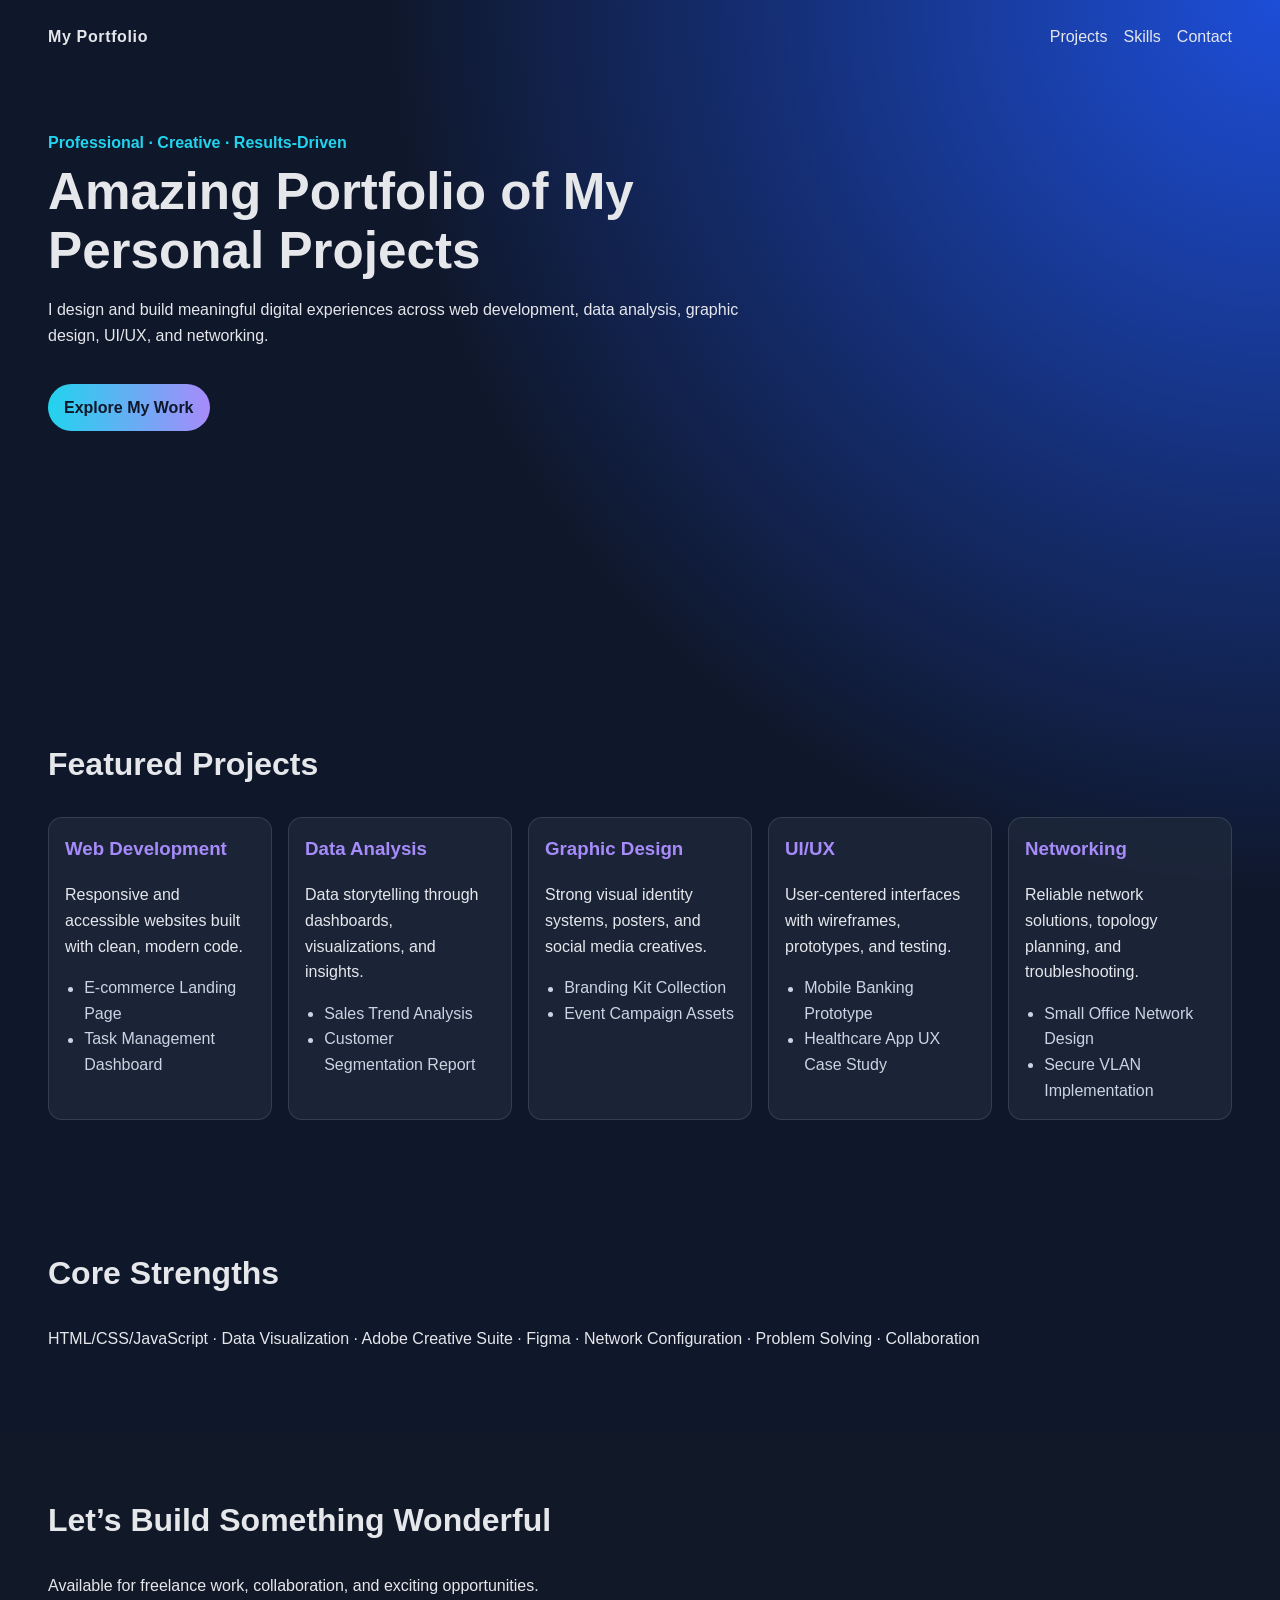
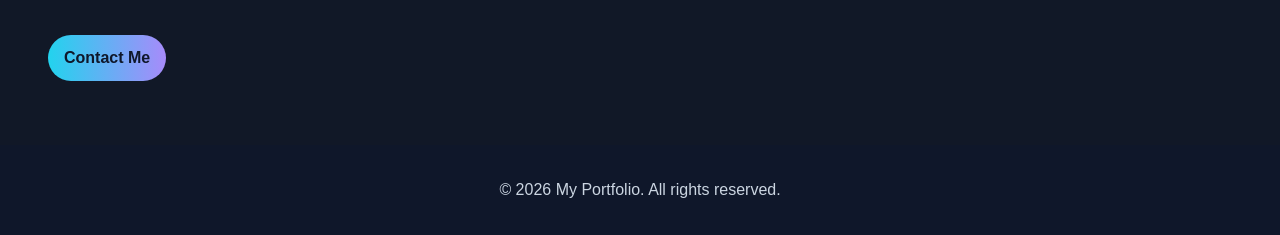
==== index.html @ 7bb83b5f "Add creative portfolio website homepage Agent-Logs-Url: https://github.com/mstf-ai/skills-introducti" ====
<!DOCTYPE html>
<html lang="en">
<head>
  <meta charset="UTF-8" />
  <meta name="viewport" content="width=device-width, initial-scale=1.0" />
  <title>Creative Portfolio</title>
  <meta name="description" content="Professional and creative portfolio showcasing projects in web development, data analysis, graphic design, UI/UX, and networking." />
  <link rel="stylesheet" href="styles.css" />
</head>
<body>
  <header class="hero" id="home">
    <nav class="top-nav">
      <div class="brand">My Portfolio</div>
      <ul>
        <li><a href="#projects">Projects</a></li>
        <li><a href="#skills">Skills</a></li>
        <li><a href="#contact">Contact</a></li>
      </ul>
    </nav>

    <div class="hero-content">
      <p class="eyebrow">Professional · Creative · Results-Driven</p>
      <h1>Amazing Portfolio of My Personal Projects</h1>
      <p>
        I design and build meaningful digital experiences across web development,
        data analysis, graphic design, UI/UX, and networking.
      </p>
      <a class="cta" href="#projects">Explore My Work</a>
    </div>
  </header>

  <main>
    <section id="projects" class="section">
      <h2>Featured Projects</h2>
      <div class="project-grid">
        <article class="card">
          <h3>Web Development</h3>
          <p>Responsive and accessible websites built with clean, modern code.</p>
          <ul>
            <li>E-commerce Landing Page</li>
            <li>Task Management Dashboard</li>
          </ul>
        </article>

        <article class="card">
          <h3>Data Analysis</h3>
          <p>Data storytelling through dashboards, visualizations, and insights.</p>
          <ul>
            <li>Sales Trend Analysis</li>
            <li>Customer Segmentation Report</li>
          </ul>
        </article>

        <article class="card">
          <h3>Graphic Design</h3>
          <p>Strong visual identity systems, posters, and social media creatives.</p>
          <ul>
            <li>Branding Kit Collection</li>
            <li>Event Campaign Assets</li>
          </ul>
        </article>

        <article class="card">
          <h3>UI/UX</h3>
          <p>User-centered interfaces with wireframes, prototypes, and testing.</p>
          <ul>
            <li>Mobile Banking Prototype</li>
            <li>Healthcare App UX Case Study</li>
          </ul>
        </article>

        <article class="card">
          <h3>Networking</h3>
          <p>Reliable network solutions, topology planning, and troubleshooting.</p>
          <ul>
            <li>Small Office Network Design</li>
            <li>Secure VLAN Implementation</li>
          </ul>
        </article>
      </div>
    </section>

    <section id="skills" class="section">
      <h2>Core Strengths</h2>
      <p>
        HTML/CSS/JavaScript · Data Visualization · Adobe Creative Suite · Figma ·
        Network Configuration · Problem Solving · Collaboration
      </p>
    </section>

    <section id="contact" class="section contact">
      <h2>Let’s Build Something Wonderful</h2>
      <p>Available for freelance work, collaboration, and exciting opportunities.</p>
      <a class="cta" href="mailto:your.email@example.com">Contact Me</a>
    </section>
  </main>

  <footer>
    <p>&copy; <span id="year"></span> My Portfolio. All rights reserved.</p>
  </footer>

  <script>
    document.getElementById('year').textContent = new Date().getFullYear();
  </script>
</body>
</html>
---- styles.css ----
:root {
  --bg: #0f172a;
  --bg-alt: #111827;
  --text: #e5e7eb;
  --muted: #cbd5e1;
  --accent: #22d3ee;
  --accent-2: #a78bfa;
  --card: rgba(30, 41, 59, 0.8);
}

* {
  box-sizing: border-box;
}

body {
  margin: 0;
  font-family: Inter, Segoe UI, Roboto, Helvetica, Arial, sans-serif;
  color: var(--text);
  background: radial-gradient(circle at top right, #1d4ed8 0%, var(--bg) 40%);
  line-height: 1.6;
}

.hero {
  padding: 1.5rem clamp(1rem, 4vw, 3rem) 4rem;
  min-height: 75vh;
}

.top-nav {
  display: flex;
  justify-content: space-between;
  align-items: center;
  gap: 1rem;
}

.brand {
  font-weight: 700;
  letter-spacing: 0.04em;
}

.top-nav ul {
  display: flex;
  list-style: none;
  gap: 1rem;
  padding: 0;
  margin: 0;
}

a {
  color: var(--text);
  text-decoration: none;
}

.top-nav a:hover,
.top-nav a:focus-visible {
  color: var(--accent);
}

.hero-content {
  max-width: 720px;
  margin-top: 5rem;
}

.eyebrow {
  color: var(--accent);
  font-weight: 600;
  margin-bottom: 0.5rem;
}

h1 {
  font-size: clamp(2rem, 5vw, 3.2rem);
  line-height: 1.15;
  margin: 0;
}

h2 {
  font-size: clamp(1.5rem, 3vw, 2rem);
  margin-top: 0;
}

.section {
  padding: clamp(2rem, 5vw, 4rem) clamp(1rem, 4vw, 3rem);
}

.project-grid {
  display: grid;
  grid-template-columns: repeat(auto-fit, minmax(220px, 1fr));
  gap: 1rem;
}

.card {
  background: var(--card);
  border: 1px solid rgba(148, 163, 184, 0.2);
  border-radius: 14px;
  padding: 1rem;
  backdrop-filter: blur(4px);
}

.card h3 {
  margin-top: 0;
  color: var(--accent-2);
}

.card ul {
  margin: 0.5rem 0 0;
  padding-left: 1.2rem;
  color: var(--muted);
}

.cta {
  display: inline-block;
  margin-top: 1.25rem;
  padding: 0.65rem 1rem;
  border-radius: 999px;
  background: linear-gradient(90deg, var(--accent), var(--accent-2));
  color: #0f172a;
  font-weight: 700;
}

.contact {
  background: var(--bg-alt);
}

footer {
  text-align: center;
  padding: 1rem;
  color: var(--muted);
}

@media (max-width: 640px) {
  .top-nav {
    flex-direction: column;
    align-items: flex-start;
  }
}
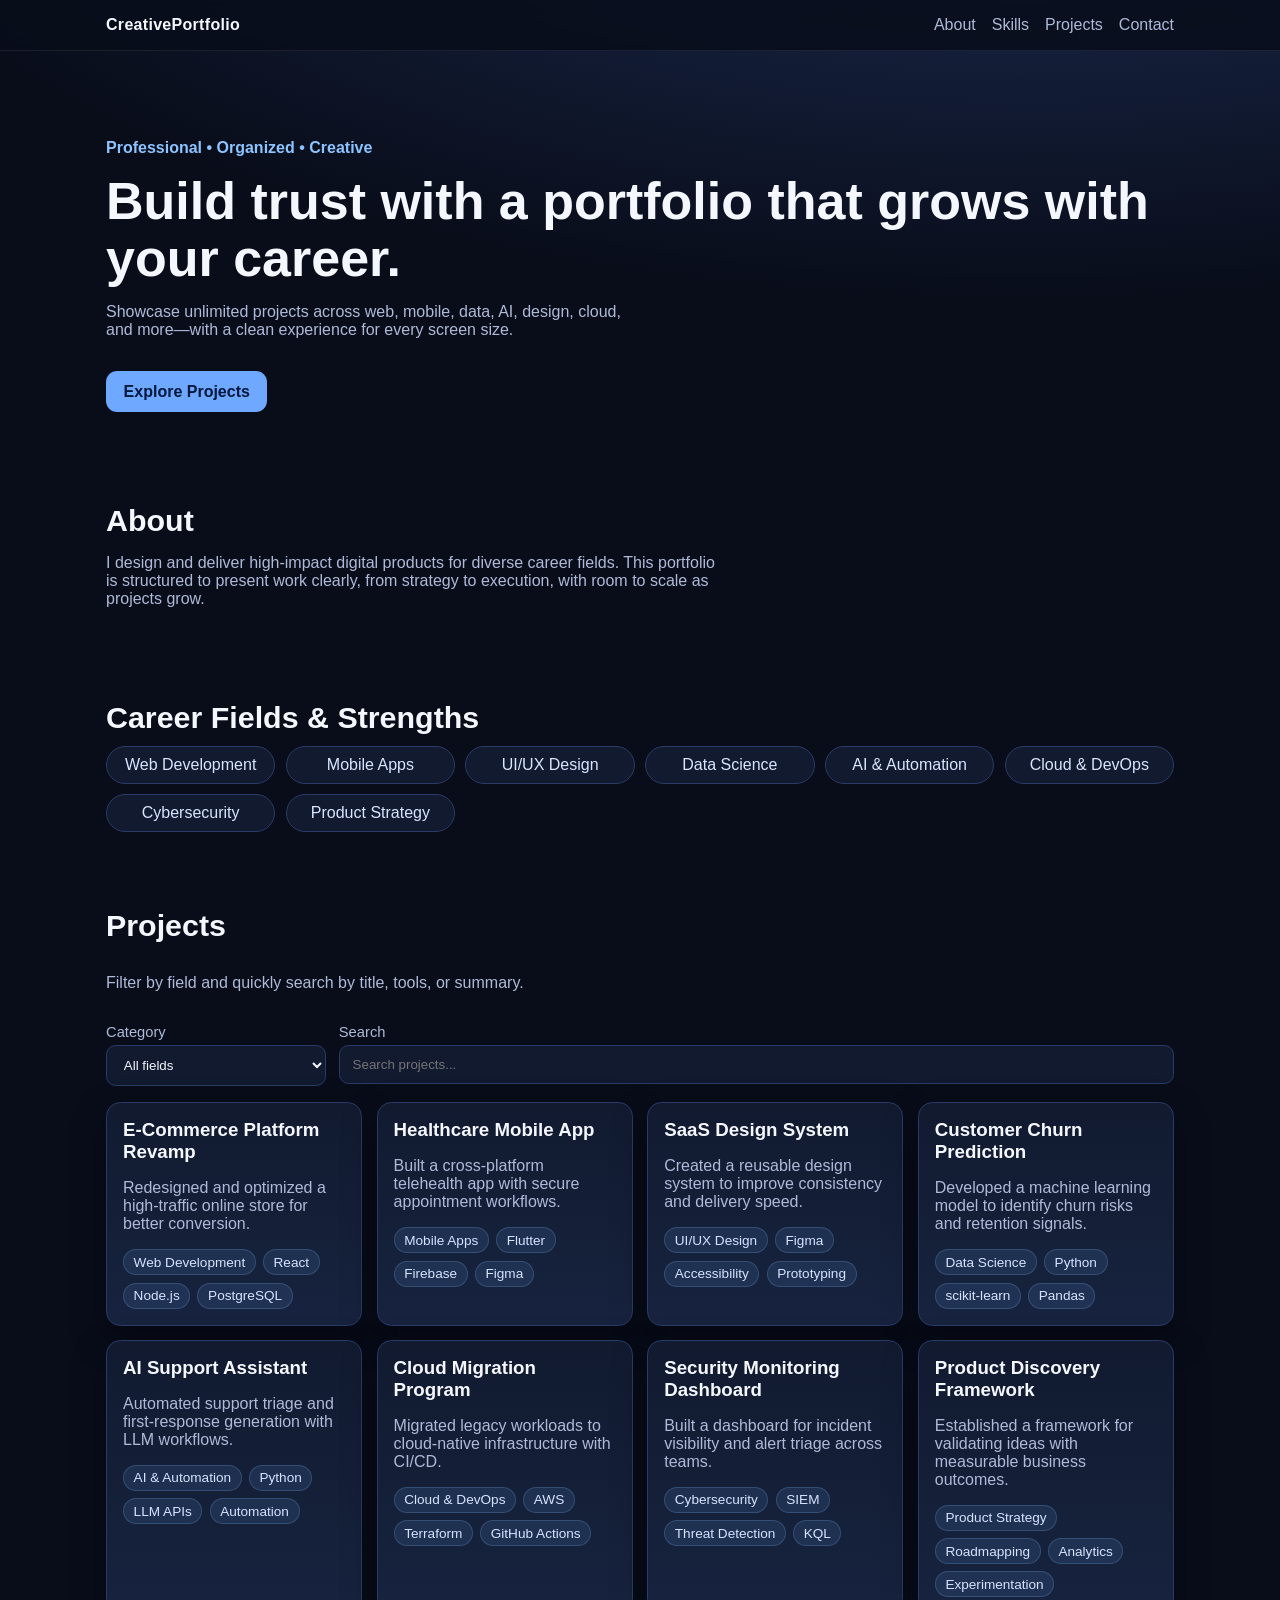
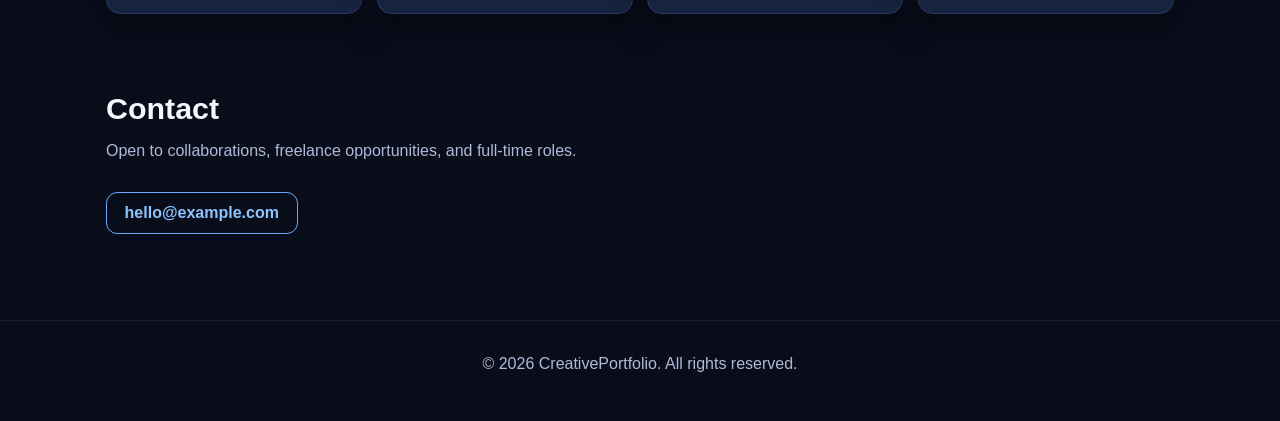
==== commit cfd60633: "Build responsive scalable creative portfolio website Agent-Logs-Url: https://github.com/mstf-ai/skil" ====
--- a/index.html
+++ b/index.html
@@ -1,106 +1,107 @@
 <!DOCTYPE html>
 <html lang="en">
-<head>
-  <meta charset="UTF-8" />
-  <meta name="viewport" content="width=device-width, initial-scale=1.0" />
-  <title>Creative Portfolio</title>
-  <meta name="description" content="Professional and creative portfolio showcasing projects in web development, data analysis, graphic design, UI/UX, and networking." />
-  <link rel="stylesheet" href="styles.css" />
-</head>
-<body>
-  <header class="hero" id="home">
-    <nav class="top-nav">
-      <div class="brand">My Portfolio</div>
-      <ul>
-        <li><a href="#projects">Projects</a></li>
-        <li><a href="#skills">Skills</a></li>
-        <li><a href="#contact">Contact</a></li>
-      </ul>
-    </nav>
+  <head>
+    <meta charset="UTF-8" />
+    <meta name="viewport" content="width=device-width, initial-scale=1.0" />
+    <title>Creative Professional Portfolio</title>
+    <meta
+      name="description"
+      content="A responsive and professional creative portfolio website showcasing projects across multiple career fields."
+    />
+    <link rel="stylesheet" href="./styles.css" />
+  </head>
+  <body>
+    <header class="site-header">
+      <nav class="nav">
+        <a class="brand" href="#home">CreativePortfolio</a>
+        <ul class="nav-links">
+          <li><a href="#about">About</a></li>
+          <li><a href="#skills">Skills</a></li>
+          <li><a href="#projects">Projects</a></li>
+          <li><a href="#contact">Contact</a></li>
+        </ul>
+      </nav>
+    </header>
 
-    <div class="hero-content">
-      <p class="eyebrow">Professional · Creative · Results-Driven</p>
-      <h1>Amazing Portfolio of My Personal Projects</h1>
-      <p>
-        I design and build meaningful digital experiences across web development,
-        data analysis, graphic design, UI/UX, and networking.
-      </p>
-      <a class="cta" href="#projects">Explore My Work</a>
-    </div>
-  </header>
+    <main id="home">
+      <section class="hero">
+        <p class="eyebrow">Professional • Organized • Creative</p>
+        <h1>Build trust with a portfolio that grows with your career.</h1>
+        <p class="hero-text">
+          Showcase unlimited projects across web, mobile, data, AI, design,
+          cloud, and more—with a clean experience for every screen size.
+        </p>
+        <a class="button" href="#projects">Explore Projects</a>
+      </section>
 
-  <main>
-    <section id="projects" class="section">
-      <h2>Featured Projects</h2>
-      <div class="project-grid">
-        <article class="card">
-          <h3>Web Development</h3>
-          <p>Responsive and accessible websites built with clean, modern code.</p>
-          <ul>
-            <li>E-commerce Landing Page</li>
-            <li>Task Management Dashboard</li>
-          </ul>
-        </article>
+      <section id="about" class="section">
+        <h2>About</h2>
+        <p>
+          I design and deliver high-impact digital products for diverse career
+          fields. This portfolio is structured to present work clearly, from
+          strategy to execution, with room to scale as projects grow.
+        </p>
+      </section>
 
-        <article class="card">
-          <h3>Data Analysis</h3>
-          <p>Data storytelling through dashboards, visualizations, and insights.</p>
-          <ul>
-            <li>Sales Trend Analysis</li>
-            <li>Customer Segmentation Report</li>
-          </ul>
-        </article>
+      <section id="skills" class="section">
+        <h2>Career Fields & Strengths</h2>
+        <div class="chip-grid">
+          <span class="chip">Web Development</span>
+          <span class="chip">Mobile Apps</span>
+          <span class="chip">UI/UX Design</span>
+          <span class="chip">Data Science</span>
+          <span class="chip">AI & Automation</span>
+          <span class="chip">Cloud & DevOps</span>
+          <span class="chip">Cybersecurity</span>
+          <span class="chip">Product Strategy</span>
+        </div>
+      </section>
 
-        <article class="card">
-          <h3>Graphic Design</h3>
-          <p>Strong visual identity systems, posters, and social media creatives.</p>
-          <ul>
-            <li>Branding Kit Collection</li>
-            <li>Event Campaign Assets</li>
-          </ul>
-        </article>
+      <section id="projects" class="section">
+        <div class="section-head">
+          <h2>Projects</h2>
+          <p>Filter by field and quickly search by title, tools, or summary.</p>
+        </div>
 
-        <article class="card">
-          <h3>UI/UX</h3>
-          <p>User-centered interfaces with wireframes, prototypes, and testing.</p>
-          <ul>
-            <li>Mobile Banking Prototype</li>
-            <li>Healthcare App UX Case Study</li>
-          </ul>
-        </article>
+        <div class="controls">
+          <label class="control">
+            <span>Category</span>
+            <select id="categoryFilter" aria-label="Filter projects by category">
+              <option value="all">All fields</option>
+            </select>
+          </label>
+          <label class="control">
+            <span>Search</span>
+            <input
+              id="searchInput"
+              type="search"
+              placeholder="Search projects..."
+              aria-label="Search projects"
+            />
+          </label>
+        </div>
 
-        <article class="card">
-          <h3>Networking</h3>
-          <p>Reliable network solutions, topology planning, and troubleshooting.</p>
-          <ul>
-            <li>Small Office Network Design</li>
-            <li>Secure VLAN Implementation</li>
-          </ul>
-        </article>
-      </div>
-    </section>
+        <div id="projectsGrid" class="projects-grid" aria-live="polite"></div>
+        <p id="emptyState" class="empty-state" hidden>
+          No projects match your filter. Try another category or search term.
+        </p>
+      </section>
 
-    <section id="skills" class="section">
-      <h2>Core Strengths</h2>
-      <p>
-        HTML/CSS/JavaScript · Data Visualization · Adobe Creative Suite · Figma ·
-        Network Configuration · Problem Solving · Collaboration
-      </p>
-    </section>
+      <section id="contact" class="section contact">
+        <h2>Contact</h2>
+        <p>
+          Open to collaborations, freelance opportunities, and full-time roles.
+        </p>
+        <a class="button button-secondary" href="mailto:hello@example.com"
+          >hello@example.com</a
+        >
+      </section>
+    </main>
 
-    <section id="contact" class="section contact">
-      <h2>Let’s Build Something Wonderful</h2>
-      <p>Available for freelance work, collaboration, and exciting opportunities.</p>
-      <a class="cta" href="mailto:your.email@example.com">Contact Me</a>
-    </section>
-  </main>
+    <footer class="site-footer">
+      <p>© <span id="year"></span> CreativePortfolio. All rights reserved.</p>
+    </footer>
 
-  <footer>
-    <p>&copy; <span id="year"></span> My Portfolio. All rights reserved.</p>
-  </footer>
-
-  <script>
-    document.getElementById('year').textContent = new Date().getFullYear();
-  </script>
-</body>
+    <script src="./script.js"></script>
+  </body>
 </html>
--- a/styles.css
+++ b/styles.css
@@ -1,134 +1,258 @@
 :root {
-  --bg: #0f172a;
-  --bg-alt: #111827;
-  --text: #e5e7eb;
-  --muted: #cbd5e1;
-  --accent: #22d3ee;
-  --accent-2: #a78bfa;
-  --card: rgba(30, 41, 59, 0.8);
-}
-
-* {
+  --bg: #090d1a;
+  --surface: #111a2f;
+  --surface-2: #17233f;
+  --text: #f5f7ff;
+  --muted: #afbad9;
+  --primary: #6fa8ff;
+  --primary-2: #8cc4ff;
+  --border: #2a3b67;
+  --shadow: 0 14px 35px rgba(0, 0, 0, 0.35);
+}
+
+*,
+*::before,
+*::after {
   box-sizing: border-box;
 }
 
+html,
 body {
   margin: 0;
-  font-family: Inter, Segoe UI, Roboto, Helvetica, Arial, sans-serif;
+  padding: 0;
+  font-family: Inter, "Segoe UI", Roboto, -apple-system, BlinkMacSystemFont, sans-serif;
   color: var(--text);
-  background: radial-gradient(circle at top right, #1d4ed8 0%, var(--bg) 40%);
-  line-height: 1.6;
-}
-
-.hero {
-  padding: 1.5rem clamp(1rem, 4vw, 3rem) 4rem;
-  min-height: 75vh;
-}
-
-.top-nav {
-  display: flex;
+  background: radial-gradient(1200px 500px at 80% -10%, #1d2f57, transparent), var(--bg);
+}
+
+img {
+  max-width: 100%;
+}
+
+a {
+  color: inherit;
+  text-decoration: none;
+}
+
+.site-header {
+  position: sticky;
+  top: 0;
+  z-index: 100;
+  background: rgba(9, 13, 26, 0.85);
+  backdrop-filter: blur(8px);
+  border-bottom: 1px solid rgba(255, 255, 255, 0.08);
+}
+
+.nav {
+  max-width: 1100px;
+  margin: 0 auto;
+  padding: 1rem;
+  display: flex;
+  align-items: center;
   justify-content: space-between;
-  align-items: center;
   gap: 1rem;
 }
 
 .brand {
   font-weight: 700;
-  letter-spacing: 0.04em;
-}
-
-.top-nav ul {
-  display: flex;
+  letter-spacing: 0.3px;
+}
+
+.nav-links {
   list-style: none;
+  display: flex;
   gap: 1rem;
+  margin: 0;
   padding: 0;
-  margin: 0;
-}
-
-a {
+  color: var(--muted);
+}
+
+.nav-links a:hover,
+.nav-links a:focus-visible {
   color: var(--text);
-  text-decoration: none;
-}
-
-.top-nav a:hover,
-.top-nav a:focus-visible {
-  color: var(--accent);
-}
-
-.hero-content {
-  max-width: 720px;
-  margin-top: 5rem;
+}
+
+main {
+  max-width: 1100px;
+  margin: 0 auto;
+  padding: 0 1rem 3rem;
+}
+
+.hero {
+  padding: 4.5rem 0 2.5rem;
 }
 
 .eyebrow {
-  color: var(--accent);
+  color: var(--primary-2);
   font-weight: 600;
-  margin-bottom: 0.5rem;
 }
 
 h1 {
-  font-size: clamp(2rem, 5vw, 3.2rem);
-  line-height: 1.15;
-  margin: 0;
-}
-
-h2 {
-  font-size: clamp(1.5rem, 3vw, 2rem);
+  font-size: clamp(2rem, 5vw, 3.25rem);
+  line-height: 1.1;
+  margin: 0.5rem 0;
+}
+
+.hero-text {
+  max-width: 60ch;
+  color: var(--muted);
+}
+
+.button {
+  display: inline-block;
+  background: var(--primary);
+  color: #00173f;
+  font-weight: 700;
+  padding: 0.7rem 1.1rem;
+  border-radius: 0.7rem;
+  margin-top: 1rem;
+  transition: transform 0.2s ease, opacity 0.2s ease;
+}
+
+.button:hover,
+.button:focus-visible {
+  transform: translateY(-1px);
+  opacity: 0.95;
+}
+
+.button-secondary {
+  background: transparent;
+  border: 1px solid var(--primary);
+  color: var(--primary-2);
+}
+
+.section {
+  padding: 1.6rem 0;
+}
+
+.section h2 {
+  margin-bottom: 0.7rem;
+  font-size: clamp(1.3rem, 3vw, 1.9rem);
+}
+
+.section p {
+  color: var(--muted);
+  max-width: 70ch;
+}
+
+.chip-grid {
+  display: grid;
+  grid-template-columns: repeat(auto-fit, minmax(160px, 1fr));
+  gap: 0.65rem;
+}
+
+.chip {
+  border: 1px solid var(--border);
+  background: var(--surface);
+  border-radius: 999px;
+  padding: 0.55rem 0.9rem;
+  text-align: center;
+  color: #d9e5ff;
+}
+
+.section-head {
+  display: flex;
+  flex-direction: column;
+  gap: 0.2rem;
+}
+
+.controls {
+  margin: 1rem 0;
+  display: grid;
+  grid-template-columns: 220px minmax(220px, 1fr);
+  gap: 0.8rem;
+}
+
+.control {
+  display: flex;
+  flex-direction: column;
+  gap: 0.35rem;
+}
+
+.control span {
+  color: var(--muted);
+  font-size: 0.92rem;
+}
+
+select,
+input[type="search"] {
+  width: 100%;
+  border: 1px solid var(--border);
+  border-radius: 0.6rem;
+  padding: 0.7rem 0.8rem;
+  background: var(--surface);
+  color: var(--text);
+}
+
+select:focus-visible,
+input[type="search"]:focus-visible {
+  outline: 2px solid var(--primary);
+  outline-offset: 1px;
+}
+
+.projects-grid {
+  display: grid;
+  grid-template-columns: repeat(auto-fit, minmax(250px, 1fr));
+  gap: 0.9rem;
+}
+
+.project-card {
+  background: linear-gradient(180deg, var(--surface), var(--surface-2));
+  border: 1px solid var(--border);
+  border-radius: 0.9rem;
+  padding: 1rem;
+  box-shadow: var(--shadow);
+}
+
+.project-card h3 {
   margin-top: 0;
-}
-
-.section {
-  padding: clamp(2rem, 5vw, 4rem) clamp(1rem, 4vw, 3rem);
-}
-
-.project-grid {
-  display: grid;
-  grid-template-columns: repeat(auto-fit, minmax(220px, 1fr));
-  gap: 1rem;
-}
-
-.card {
-  background: var(--card);
-  border: 1px solid rgba(148, 163, 184, 0.2);
-  border-radius: 14px;
-  padding: 1rem;
-  backdrop-filter: blur(4px);
-}
-
-.card h3 {
-  margin-top: 0;
-  color: var(--accent-2);
-}
-
-.card ul {
-  margin: 0.5rem 0 0;
-  padding-left: 1.2rem;
-  color: var(--muted);
-}
-
-.cta {
-  display: inline-block;
-  margin-top: 1.25rem;
-  padding: 0.65rem 1rem;
+  margin-bottom: 0.55rem;
+}
+
+.project-meta {
+  display: flex;
+  flex-wrap: wrap;
+  gap: 0.45rem;
+  margin: 0.7rem 0 0;
+  padding: 0;
+  list-style: none;
+}
+
+.project-meta li {
+  font-size: 0.85rem;
+  color: #d5e3ff;
+  background: rgba(111, 168, 255, 0.12);
+  border: 1px solid rgba(140, 196, 255, 0.2);
   border-radius: 999px;
-  background: linear-gradient(90deg, var(--accent), var(--accent-2));
-  color: #0f172a;
-  font-weight: 700;
+  padding: 0.28rem 0.6rem;
+}
+
+.empty-state {
+  color: var(--muted);
 }
 
 .contact {
-  background: var(--bg-alt);
-}
-
-footer {
+  padding-bottom: 2.4rem;
+}
+
+.site-footer {
+  border-top: 1px solid rgba(255, 255, 255, 0.08);
+  padding: 1.1rem 1rem 2rem;
   text-align: center;
-  padding: 1rem;
-  color: var(--muted);
-}
-
-@media (max-width: 640px) {
-  .top-nav {
+  color: var(--muted);
+}
+
+@media (max-width: 740px) {
+  .nav {
     flex-direction: column;
     align-items: flex-start;
   }
-}
+
+  .nav-links {
+    flex-wrap: wrap;
+  }
+
+  .controls {
+    grid-template-columns: 1fr;
+  }
+}
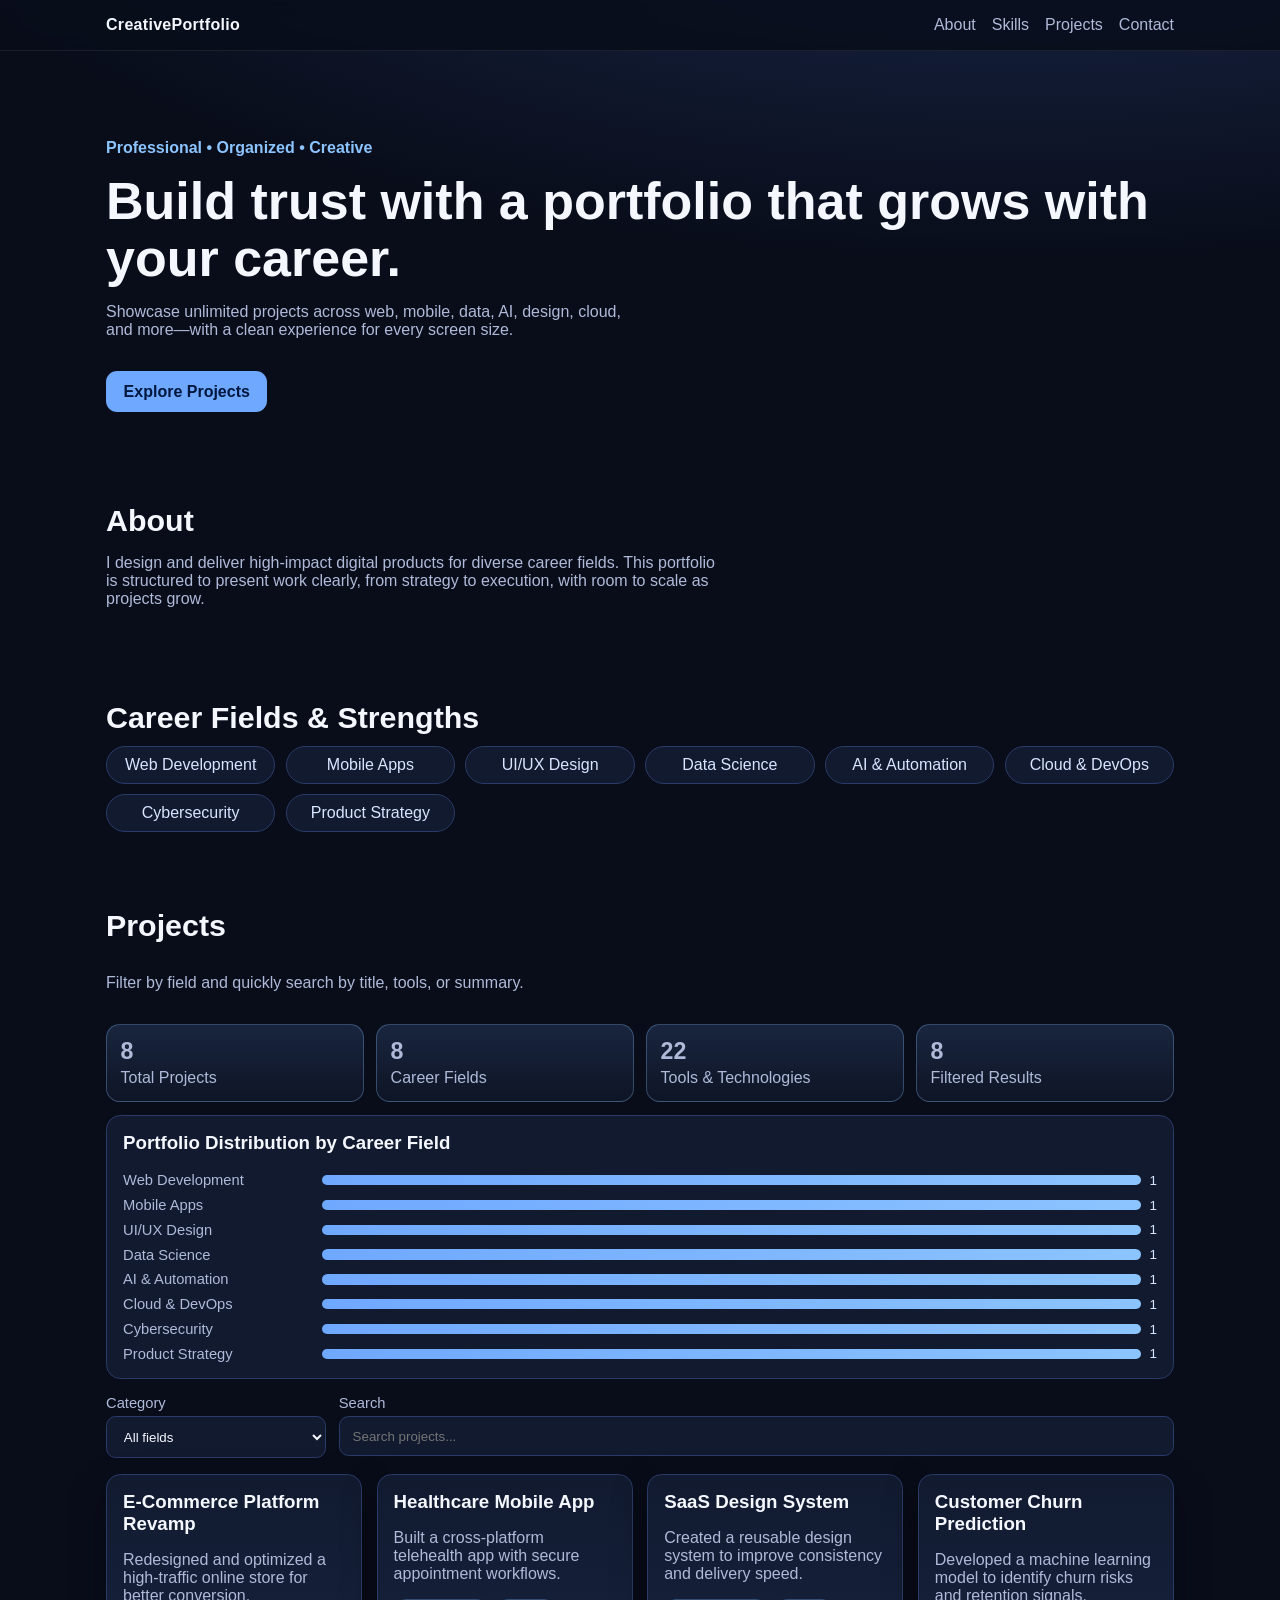
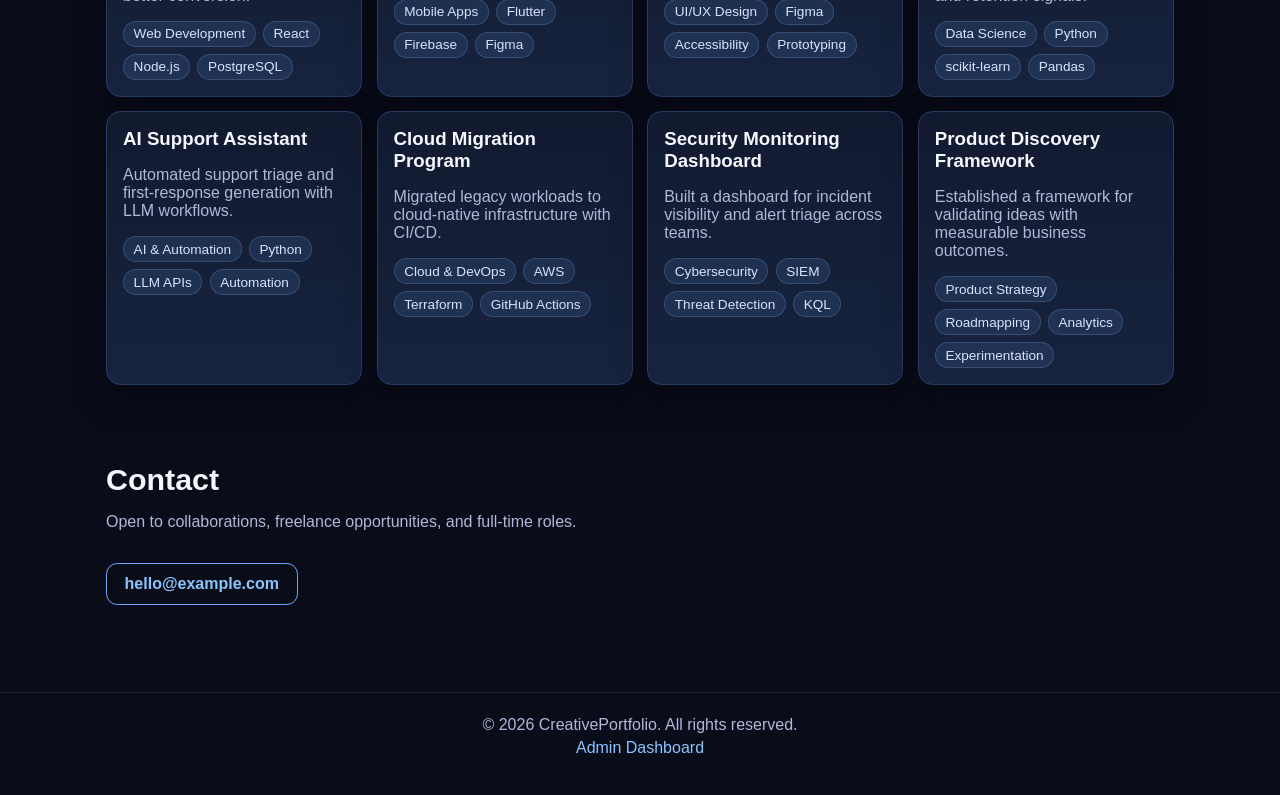
==== commit a8ae0edf: "Add admin dashboard and professional visitor GUI enhancements Agent-Logs-Url: https://github.com/mst" ====
--- a/index.html
+++ b/index.html
@@ -63,6 +63,12 @@
           <p>Filter by field and quickly search by title, tools, or summary.</p>
         </div>
 
+        <div class="insights-grid" id="insightsGrid" aria-live="polite"></div>
+        <div class="category-chart-wrap">
+          <h3>Portfolio Distribution by Career Field</h3>
+          <div id="categoryChart" class="category-chart"></div>
+        </div>
+
         <div class="controls">
           <label class="control">
             <span>Category</span>
@@ -100,8 +106,10 @@
 
     <footer class="site-footer">
       <p>© <span id="year"></span> CreativePortfolio. All rights reserved.</p>
+      <p><a class="admin-link" href="./admin.html">Admin Dashboard</a></p>
     </footer>
 
+    <script src="./data.js"></script>
     <script src="./script.js"></script>
   </body>
 </html>
--- a/styles.css
+++ b/styles.css
@@ -184,10 +184,96 @@
   color: var(--text);
 }
 
+textarea,
+input[type="text"],
+input[type="password"] {
+  width: 100%;
+  border: 1px solid var(--border);
+  border-radius: 0.6rem;
+  padding: 0.7rem 0.8rem;
+  background: var(--surface);
+  color: var(--text);
+  font: inherit;
+}
+
 select:focus-visible,
-input[type="search"]:focus-visible {
+input[type="search"]:focus-visible,
+textarea:focus-visible,
+input[type="text"]:focus-visible,
+input[type="password"]:focus-visible {
   outline: 2px solid var(--primary);
   outline-offset: 1px;
+}
+
+.insights-grid {
+  margin: 1rem 0 0.8rem;
+  display: grid;
+  grid-template-columns: repeat(auto-fit, minmax(180px, 1fr));
+  gap: 0.75rem;
+}
+
+.insight-card {
+  background: linear-gradient(180deg, rgba(111, 168, 255, 0.16), rgba(111, 168, 255, 0.05));
+  border: 1px solid rgba(140, 196, 255, 0.3);
+  border-radius: 0.85rem;
+  padding: 0.85rem;
+}
+
+.insight-value {
+  margin: 0;
+  font-size: 1.45rem;
+  font-weight: 700;
+}
+
+.insight-label {
+  margin: 0.25rem 0 0;
+  color: var(--muted);
+}
+
+.category-chart-wrap {
+  border: 1px solid var(--border);
+  border-radius: 0.9rem;
+  padding: 1rem;
+  margin: 0.8rem 0 1rem;
+  background: var(--surface);
+}
+
+.category-chart-wrap h3 {
+  margin-top: 0;
+}
+
+.category-chart {
+  display: grid;
+  gap: 0.55rem;
+}
+
+.chart-row {
+  display: grid;
+  grid-template-columns: minmax(120px, 190px) 1fr auto;
+  align-items: center;
+  gap: 0.55rem;
+}
+
+.chart-label {
+  color: var(--muted);
+  font-size: 0.92rem;
+}
+
+.chart-bar-wrap {
+  background: rgba(140, 196, 255, 0.12);
+  border-radius: 999px;
+  overflow: hidden;
+  min-height: 0.65rem;
+}
+
+.chart-bar {
+  height: 0.65rem;
+  background: linear-gradient(90deg, var(--primary), var(--primary-2));
+}
+
+.chart-count {
+  font-size: 0.84rem;
+  color: #d9e5ff;
 }
 
 .projects-grid {
@@ -242,6 +328,82 @@
   color: var(--muted);
 }
 
+.site-footer p {
+  margin: 0.35rem 0;
+}
+
+.admin-link {
+  color: var(--primary-2);
+}
+
+.admin-title {
+  margin: 0;
+}
+
+.admin-subtitle {
+  margin-top: 0.6rem;
+}
+
+.admin-lock,
+.admin-panel {
+  border: 1px solid var(--border);
+  border-radius: 0.95rem;
+  padding: 1rem;
+  background: var(--surface);
+}
+
+.admin-head {
+  display: flex;
+  align-items: center;
+  justify-content: space-between;
+  gap: 1rem;
+  flex-wrap: wrap;
+}
+
+.admin-form {
+  display: grid;
+  gap: 0.75rem;
+}
+
+.admin-actions {
+  display: flex;
+  gap: 0.6rem;
+  flex-wrap: wrap;
+}
+
+.admin-projects-list {
+  margin-top: 1rem;
+  display: grid;
+  gap: 0.75rem;
+}
+
+.admin-project-card {
+  border: 1px solid var(--border);
+  border-radius: 0.8rem;
+  padding: 0.8rem;
+  background: var(--surface-2);
+}
+
+.admin-project-card h3 {
+  margin-top: 0;
+}
+
+.admin-meta {
+  color: var(--muted);
+  font-size: 0.9rem;
+}
+
+.admin-card-actions {
+  display: flex;
+  gap: 0.55rem;
+  flex-wrap: wrap;
+}
+
+.error-text {
+  color: #ff9ea7;
+  margin: 0;
+}
+
 @media (max-width: 740px) {
   .nav {
     flex-direction: column;
@@ -255,4 +417,8 @@
   .controls {
     grid-template-columns: 1fr;
   }
-}
+
+  .chart-row {
+    grid-template-columns: 1fr;
+  }
+}
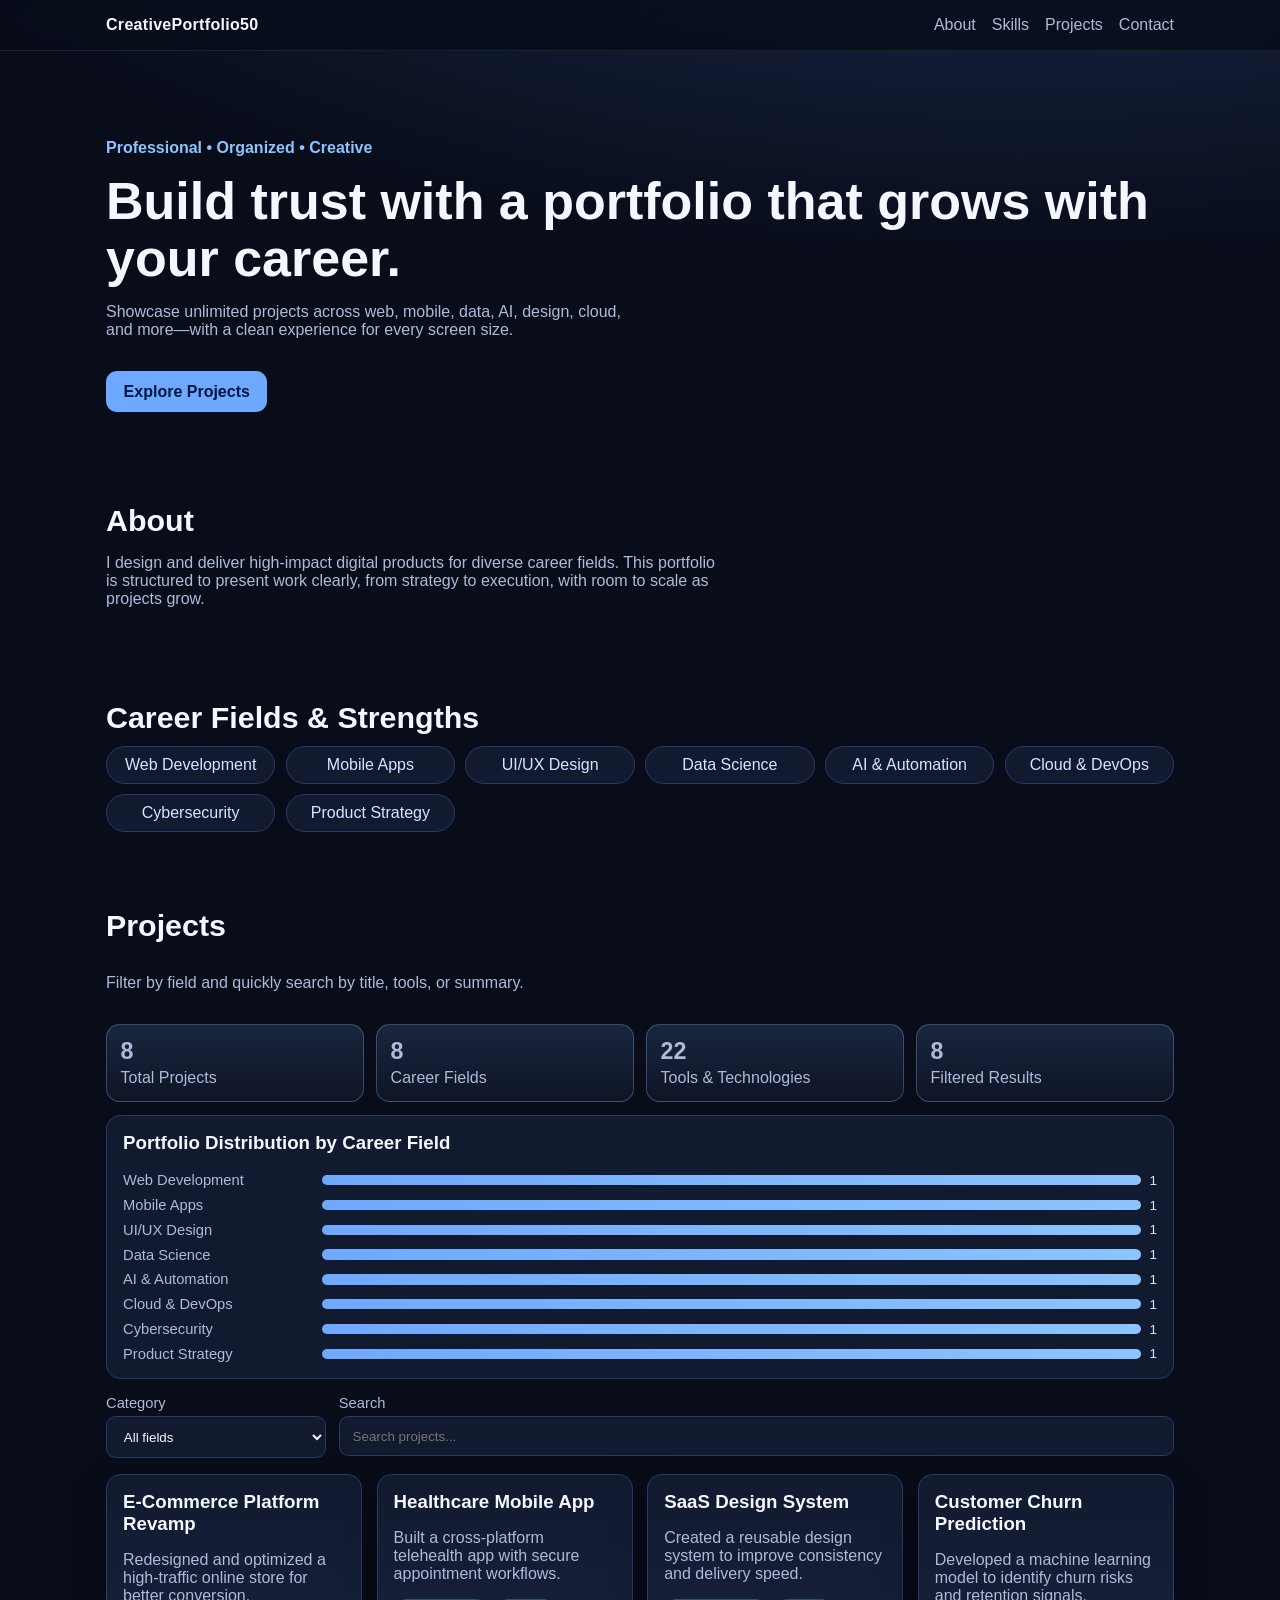
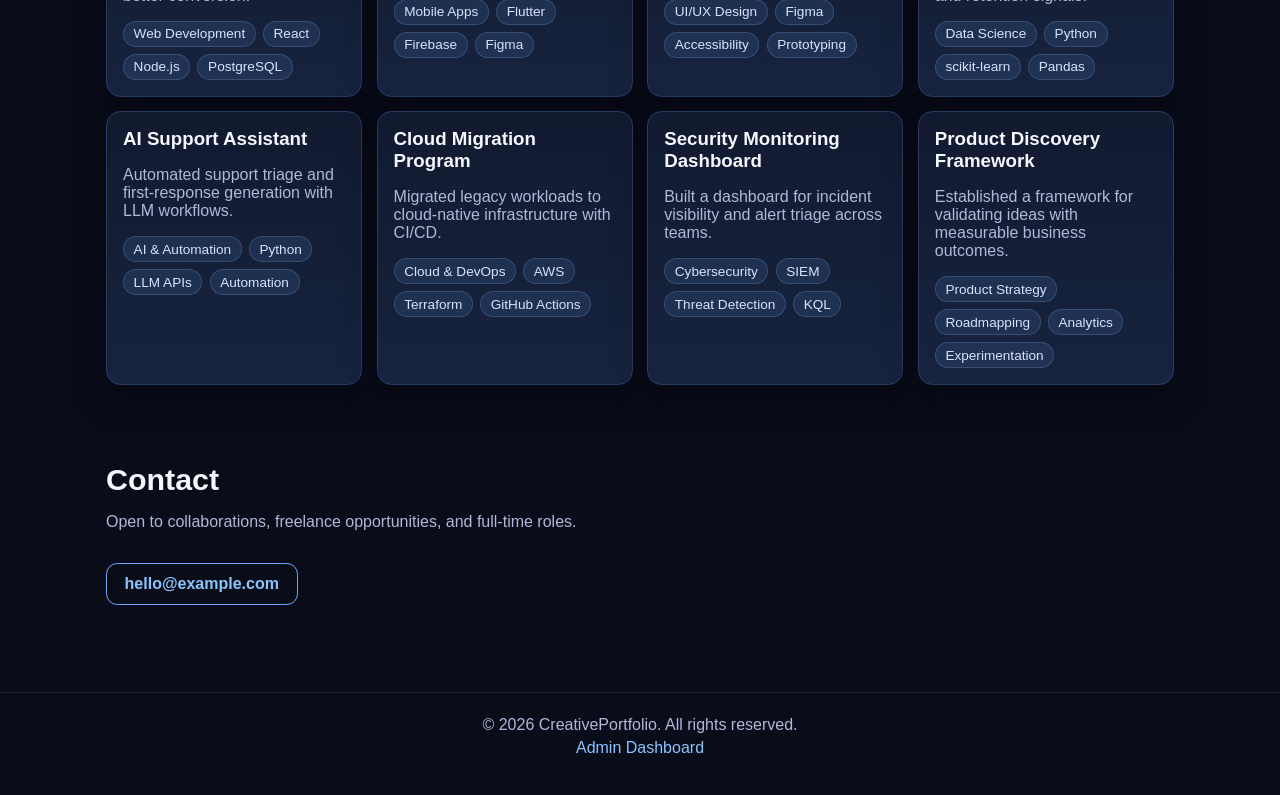
==== commit d3791006: "new commit" ====
--- a/index.html
+++ b/index.html
@@ -4,16 +4,16 @@
     <meta charset="UTF-8" />
     <meta name="viewport" content="width=device-width, initial-scale=1.0" />
     <title>Creative Professional Portfolio</title>
-    <meta
-      name="description"
-      content="A responsive and professional creative portfolio website showcasing projects across multiple career fields."
-    />
+	<!-- SEO Meta Tags -->
+		<meta name="description" content="A responsive and professional creative portfolio website showcasing projects across multiple career fields." />
+		<meta name="keywords" content="Frontend Developer, bomaTomaHomaLoma50, Web Development" />
+		<meta name="author" content="Mostafa Khamis" />
     <link rel="stylesheet" href="./styles.css" />
   </head>
   <body>
     <header class="site-header">
       <nav class="nav">
-        <a class="brand" href="#home">CreativePortfolio</a>
+        <a class="brand" href="#home">CreativePortfolio50</a>
         <ul class="nav-links">
           <li><a href="#about">About</a></li>
           <li><a href="#skills">Skills</a></li>
--- a/styles.css
+++ b/styles.css
@@ -344,6 +344,15 @@
   margin-top: 0.6rem;
 }
 
+.warning-banner {
+  margin-top: 0.8rem;
+  border: 1px solid rgba(255, 181, 72, 0.5);
+  background: rgba(255, 181, 72, 0.12);
+  color: #ffe7bf;
+  border-radius: 0.7rem;
+  padding: 0.7rem 0.8rem;
+}
+
 .admin-lock,
 .admin-panel {
   border: 1px solid var(--border);
@@ -401,6 +410,11 @@
 
 .error-text {
   color: #ff9ea7;
+  margin: 0;
+}
+
+.info-text {
+  color: var(--muted);
   margin: 0;
 }
 
